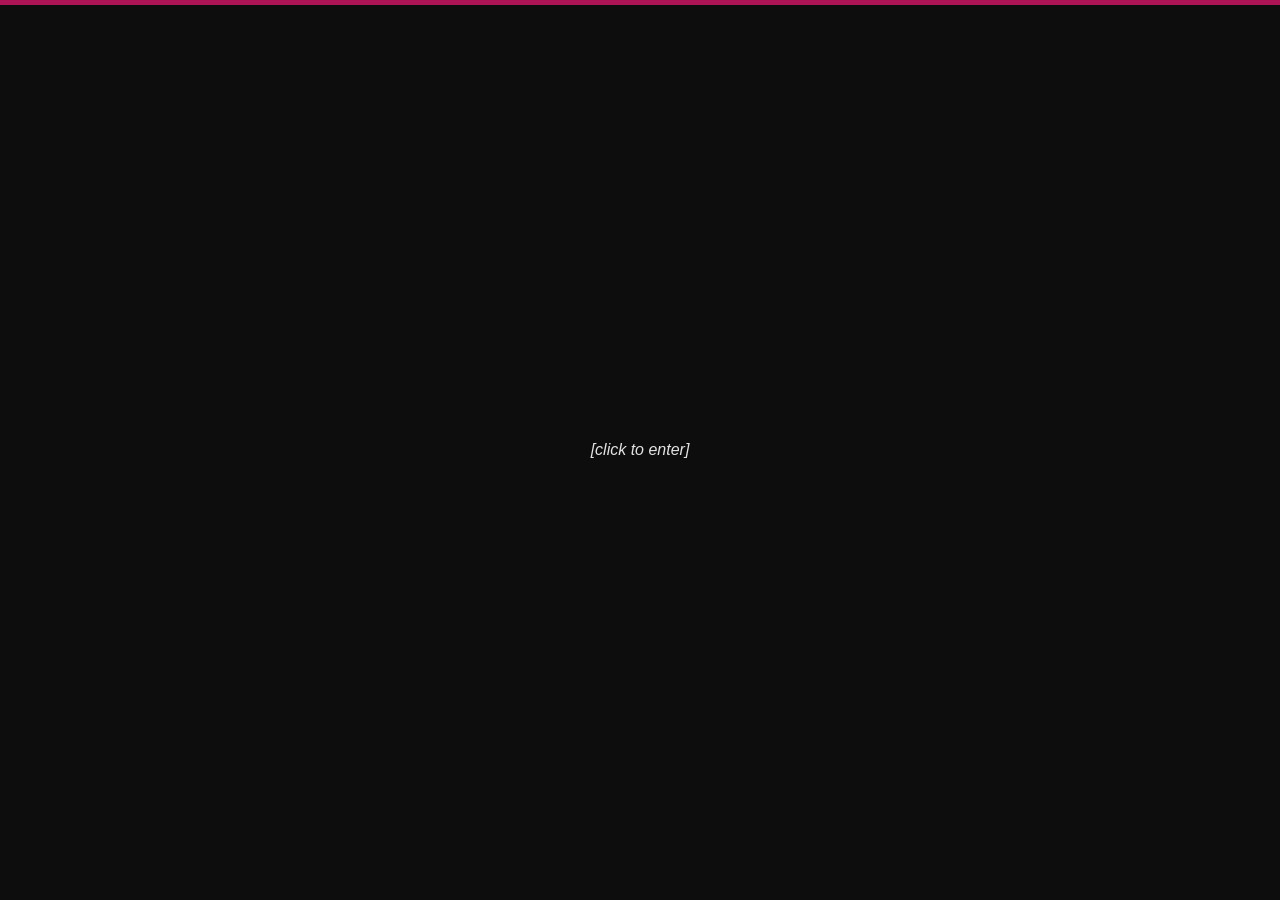
==== index.html @ 9588b80c "Add files via upload" ====
<!DOCTYPE html>
<html>
<head>
    <title>detours.xyz</title>
    <meta charset="UTF-8" />
    <meta name="description" content="detours.xyz - awesome sources/cheats" />
    <meta name="keywords" content="detours.xyz, vavy, sirvavy" />
    <meta name="author" content="detours.xyz" />
    <meta property="og:type" content="site" />
    <meta property="og:title" content="detours.xyz" />
    <meta property="og:description" content="detours.xyz - awesome sources/cheats" />
    <meta property="og:url" content="index.html" />
    <meta property="og:image" content="assets/icons/vavy.png" />
    <meta itemprop="name" content="detours.xyz" />
    <meta itemprop="description" content="detours.xyz - awesome sources/cheats" />
    <meta itemprop="image" content="assets/icons/vavy.png" />
    <meta name="viewport" content="width=device-width, initial-scale=1.0, maximum-scale=1.0, user-scalable=no" />

    <link rel="shortcut icon" href="assets/icons/vavy.png" type="image/x-icon" />
    <link rel="stylesheet" type="text/css" href="assets/stylesheets/stylesheet.css" />
    <link rel="stylesheet" type="text/css" href="https://univevip.github.io/cdnjs.cloudflare.com/ajax/libs/animate.css/3.5.2/animate.min.css" />
    <div id="myDIV" style="border-top-color: #AD1456"></div>
  </head>

  <body>
    <script type="text/javascript" src="assets/javascript/app.js"></script>

    <div id="main">
      <table class="box">
        <tbody>
          <tr>
            <td><span id="line1" style="white-space: pre;"></span></td>
          </tr>
          <tr>
            <td><span id="line2" style="white-space: pre;"></span></td>
          </tr>
          <tr>
            <td><span id="line3 space" style="white-space: pre;"></span></td>
          </tr>
          <tr>
            <td><span id="line4" style="white-space: pre;"></span></td>
          </tr>
        </tbody>
      </table>
    </div>

    <div class="container" style="display: none;">
      <h1 class="brand-header">
        <a href="https://discord.gg/bUBnBcKk9v" target="_BLANK">detours.xyz</a>
      </h1>
      
      <p><span id="brand"></span></p>
      
      <br>
      
      <center>
	<a class="clickables" href="shop.html" target="_blank">[shop panel]</a>
        <a class="clickables" href="https://discord.gg/bUBnBcKk9v" target="_blank">[discord server]</a>
      </center>
    </div>

    

    <div class="background" style="display: none;">
      <div id="pattern"></div>

      <audio id="audio" loop="">
        <source src="https://univevip.github.io/assets\others\loveme.mp3" type="audio/mp3" />
        <script>
          const audio = document.getElementById('audio');

          app.audioElement = audio;
          app.audioElement.volume = 0;
        </script>
      </audio>

      <video id="background" loop="">
        <source src="https://univevip.github.io/0" type="video/mp4" />
        <script>
          const video = document.getElementById('background');

          app.videoElement = video;
          app.videoElement.volume = 0;
        </script>
      </video>
    </div>

    <div class="skip-container">
      <i><a class="skip">[click to enter]</a></i>
    </div>

    <script type="text/javascript" src="assets/javascript/lib/jquery-3.1.1.min.js"></script>
    <script type="text/javascript" src="assets/javascript/lib/jquery.marquee.min.js"></script>
    <script type="text/javascript" src="assets/javascript/lib/jquery.cookie.min.js"></script>
    <script type="text/javascript" src="assets/javascript/lib/typed.min.js"></script>
    <script type="text/javascript" src="assets/javascript/portfolio.js"></script>
    <script type="text/javascript" src="assets/javascript/analytics.js"></script>
  </body>
</html>
---- assets/stylesheets/stylesheet.css ----
/* Inspiration + CSS "intro" credits: bones.sesh.team */
/* Sources used list:
    - spinbot.pw (video tag, #center),
    - http://static.tumblr.com/zlim8hm/29yn6561z/force-cursor.png (cursor),
    - https://github.com/tsenart/sight/blob/master/fonts/Consolas.ttf (font),
    - https://emerald.gg/images/dot.png (2x2 dot, inspiration and pattern CSS)
*/

#myDIV {
  width: 100%;
  height: 100%;
  border-top: 5px solid #912b57;
}

html {
  cursor: url('../others/cursor.png'), default;
  -webkit-touch-callout: none;
  -webkit-user-select: none;
  -khtml-user-select: none;
  -moz-user-select: none;
  -ms-user-select: none;
  user-select: none;
}

a {
  color: #e4e3e3;
  text-decoration: none;
}

.clickables {
  cursor: url('../others/cursor.png'), default;
  color: #e4e3e3;
  text-decoration: none;
}

.clickables:hover {
  cursor: url('../others/cursor.png'), default;
  color: #AD1456;
  text-decoration: none;
}

body,
input {
  color: #e4e3e3;
  background-color: rgb(13, 13, 13);
}

@font-face {
  font-family: courier_regular;
  src: url('../others/Consolas.html');
}

* {
  cursor: url('../others/cursor.png'), default;
  padding: 0;
  margin: 0;
  font-family: consolas, sans-serif;
}

body {
  overflow-x: hidden;
}

input {
  outline: 0;
  border: none;
}

td {
  padding: 3px;
}

hr {
  margin-top: 15px;
  margin-bottom: 15px;
  border-style: dashed;
}

pre {
  font-size: 1.15em;
}

.box,
body,
input {
  background-color: rgb(13, 13, 13);
}

.box {
  padding: 15px;
  width: 100%;
  height: 100%;
  overflow: auto;
}

.top-right {
  position: absolute;
  top: 0;
  right: 5px;
}

.container {
  position: fixed;
  text-align: center;
  top: 50%;
  left: 50%;
  -webkit-transform: translate(-50%, -50%);
  transform: translate(-50%, -50%);
}

.skip-container {
  position: fixed;
  text-align: center;
  top: 50%;
  left: 50%;
  -webkit-transform: translate(-50%, -50%);
  transform: translate(-50%, -50%);
}


#brand {
  margin-left: 0.65pc;
}

.marquee-container {
  position: absolute;
  width: 100%;
  bottom: 10%;
  text-align: center;
}

#marquee {
  width: 420px;
  overflow: hidden;
  display: inline-block;
  margin-bottom: -4.5px;
  font-size: 15px;
}

.emoticon {
  vertical-align: middle;
}

.main {
  overflow: hidden;
}

.background {
  width: 100%;
  height: 100%;
  position: absolute;
  z-index: -3;
}

#pattern {
  background: transparent url('../others/dot.png') repeat 0 0;
  top: 0;
  left: 0;
  margin: 0;
  padding: 0;
  z-index: -1;
  opacity: 1;
}

#pattern,
#background {
  position: absolute;
  width: 100%;
  height: 100%;
}

#background {
  z-index: -2;
  position: fixed;
  top: 50%;
  left: 50%;
  min-width: 135%;
  min-height: 110%;
  width: auto;
  height: auto;
  transform: translateX(-50%) translateY(-50%);
  background-size: cover;
  overflow: hidden;
  -webkit-filter: blur(5px);
  -moz-filter: blur(5px);
  -o-filter: blur(5px);
  -ms-filter: blur(5px);
  filter: blur(5px);
}

.footer {
  position: absolute;
  bottom: 0;
  right: 5px;
}

.trollface-light {
  -webkit-filter: invert(100%);
  -moz-filter: invert(100%);
  -ms-filter: invert(100%);
}

::-webkit-scrollbar {
  width: 0;
}
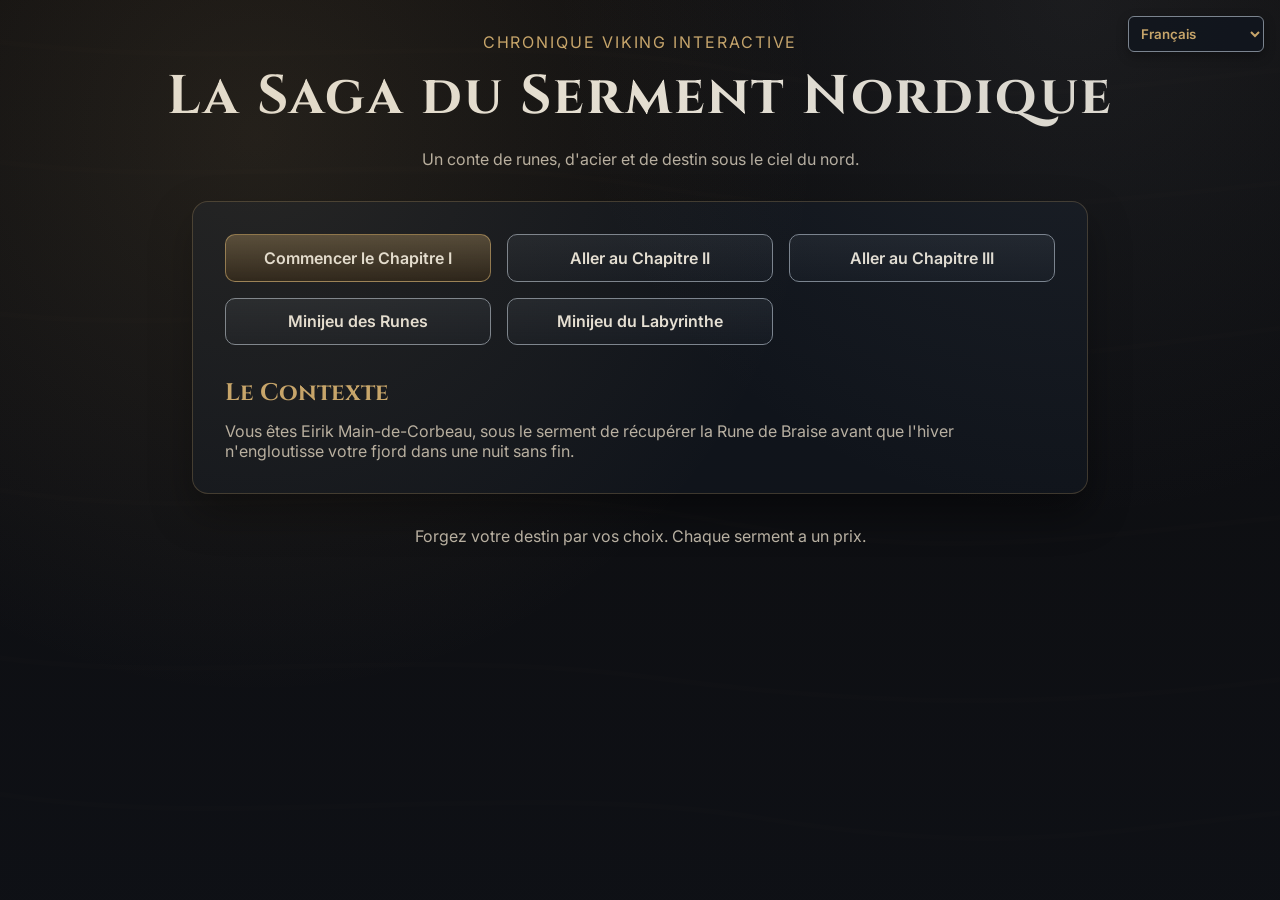
==== commit c053fee8: "J'ai fait une base" ====
--- a/index.html
+++ b/index.html
@@ -1,99 +1,41 @@
 <!DOCTYPE html>
-<html>
+<html lang="en">
 <head>
-    <title>detours.xyz</title>
-    <meta charset="UTF-8" />
-    <meta name="description" content="detours.xyz - awesome sources/cheats" />
-    <meta name="keywords" content="detours.xyz, vavy, sirvavy" />
-    <meta name="author" content="detours.xyz" />
-    <meta property="og:type" content="site" />
-    <meta property="og:title" content="detours.xyz" />
-    <meta property="og:description" content="detours.xyz - awesome sources/cheats" />
-    <meta property="og:url" content="index.html" />
-    <meta property="og:image" content="assets/icons/vavy.png" />
-    <meta itemprop="name" content="detours.xyz" />
-    <meta itemprop="description" content="detours.xyz - awesome sources/cheats" />
-    <meta itemprop="image" content="assets/icons/vavy.png" />
-    <meta name="viewport" content="width=device-width, initial-scale=1.0, maximum-scale=1.0, user-scalable=no" />
+  <meta charset="UTF-8">
+  <meta name="viewport" content="width=device-width, initial-scale=1.0">
+  <title>Saga of the Northbound Oath</title>
+  <link rel="preconnect" href="https://fonts.googleapis.com">
+  <link rel="preconnect" href="https://fonts.gstatic.com" crossorigin>
+  <link href="https://fonts.googleapis.com/css2?family=Cinzel:wght@500;700&family=Inter:wght@400;500;700&display=swap" rel="stylesheet">
+  <link rel="stylesheet" href="assets/css/main.css">
+</head>
+<body>
+  <div class="v-overlay"></div>
+  <header class="v-header">
+    <p class="v-kicker" data-i18n="kicker">Chronique Viking Interactive</p>
+    <h1 class="v-title" data-i18n="title">La Saga du Serment Nordique</h1>
+    <p class="v-subtitle" data-i18n="subtitle">Un conte de runes, d'acier et de destin sous le ciel du nord.</p>
+  </header>
 
-    <link rel="shortcut icon" href="assets/icons/vavy.png" type="image/x-icon" />
-    <link rel="stylesheet" type="text/css" href="assets/stylesheets/stylesheet.css" />
-    <link rel="stylesheet" type="text/css" href="https://univevip.github.io/cdnjs.cloudflare.com/ajax/libs/animate.css/3.5.2/animate.min.css" />
-    <div id="myDIV" style="border-top-color: #AD1456"></div>
-  </head>
+  <main class="v-menu-panel" aria-label="Main Menu">
+    <nav class="v-menu-actions">
+      <a class="v-btn v-btn-primary" href="pages/chapter1.html" data-i18n="begin_ch1">Commencer le Chapitre I</a>
+      <a class="v-btn" href="pages/chapter2.html" data-i18n="jump_ch2">Aller au Chapitre II</a>
+      <a class="v-btn" href="pages/chapter3.html" data-i18n="jump_ch3">Aller au Chapitre III</a>
+      <a class="v-btn" href="pages/minigame.html" data-i18n="rune_trial">Minijeu des Runes</a>
+      <a class="v-btn" href="pages/labyrinth.html" data-i18n="labyrinth">Minijeu du Labyrinthe</a>
+    </nav>
+    <section class="v-lore">
+      <h2 data-i18n="premise_title">Le Contexte</h2>
+      <p data-i18n="premise_text">Vous êtes Eirik Main-de-Corbeau, sous le serment de récupérer la Rune de Braise avant que l'hiver n'engloutisse votre fjord dans une nuit sans fin.</p>
+    </section>
+  </main>
 
-  <body>
-    <script type="text/javascript" src="assets/javascript/app.js"></script>
+  <footer class="v-footer">
+    <p data-i18n="footer">Forgez votre destin par vos choix. Chaque serment a un prix.</p>
+  </footer>
 
-    <div id="main">
-      <table class="box">
-        <tbody>
-          <tr>
-            <td><span id="line1" style="white-space: pre;"></span></td>
-          </tr>
-          <tr>
-            <td><span id="line2" style="white-space: pre;"></span></td>
-          </tr>
-          <tr>
-            <td><span id="line3 space" style="white-space: pre;"></span></td>
-          </tr>
-          <tr>
-            <td><span id="line4" style="white-space: pre;"></span></td>
-          </tr>
-        </tbody>
-      </table>
-    </div>
-
-    <div class="container" style="display: none;">
-      <h1 class="brand-header">
-        <a href="https://discord.gg/bUBnBcKk9v" target="_BLANK">detours.xyz</a>
-      </h1>
-      
-      <p><span id="brand"></span></p>
-      
-      <br>
-      
-      <center>
-	<a class="clickables" href="shop.html" target="_blank">[shop panel]</a>
-        <a class="clickables" href="https://discord.gg/bUBnBcKk9v" target="_blank">[discord server]</a>
-      </center>
-    </div>
-
-    
-
-    <div class="background" style="display: none;">
-      <div id="pattern"></div>
-
-      <audio id="audio" loop="">
-        <source src="https://univevip.github.io/assets\others\loveme.mp3" type="audio/mp3" />
-        <script>
-          const audio = document.getElementById('audio');
-
-          app.audioElement = audio;
-          app.audioElement.volume = 0;
-        </script>
-      </audio>
-
-      <video id="background" loop="">
-        <source src="https://univevip.github.io/0" type="video/mp4" />
-        <script>
-          const video = document.getElementById('background');
-
-          app.videoElement = video;
-          app.videoElement.volume = 0;
-        </script>
-      </video>
-    </div>
-
-    <div class="skip-container">
-      <i><a class="skip">[click to enter]</a></i>
-    </div>
-
-    <script type="text/javascript" src="assets/javascript/lib/jquery-3.1.1.min.js"></script>
-    <script type="text/javascript" src="assets/javascript/lib/jquery.marquee.min.js"></script>
-    <script type="text/javascript" src="assets/javascript/lib/jquery.cookie.min.js"></script>
-    <script type="text/javascript" src="assets/javascript/lib/typed.min.js"></script>
-    <script type="text/javascript" src="assets/javascript/portfolio.js"></script>
-    <script type="text/javascript" src="assets/javascript/analytics.js"></script>
-  </body>
+  <script src="assets/js/i18n.js"></script>
+  <script src="assets/js/main.js"></script>
+</body>
 </html>
--- a/assets/css/main.css
+++ b/assets/css/main.css
@@ -0,0 +1,169 @@
+:root {
+  --clr-bg: #0f1217;
+  --clr-bg-soft: #171b22;
+  --clr-panel: rgba(17, 22, 30, 0.86);
+  --clr-iron: #7b848f;
+  --clr-gold: #c7a56a;
+  --clr-gold-strong: #e1bb79;
+  --clr-text: #e6e1d6;
+  --clr-text-dim: #b8b0a2;
+  --clr-danger: #9b3e3e;
+  --shd-panel: 0 18px 40px rgba(0, 0, 0, 0.45);
+}
+
+* {
+  box-sizing: border-box;
+}
+
+body {
+  margin: 0;
+  min-height: 100vh;
+  color: var(--clr-text);
+  font-family: Inter, Arial, sans-serif;
+  background:
+    linear-gradient(180deg, rgba(8, 10, 13, 0.82), rgba(13, 16, 22, 0.9)),
+    url("../images/wood-grain.svg") center/cover no-repeat fixed;
+}
+
+.v-overlay {
+  position: fixed;
+  inset: 0;
+  background:
+    radial-gradient(circle at 20% 15%, rgba(199, 165, 106, 0.12), transparent 44%),
+    radial-gradient(circle at 84% 0%, rgba(123, 132, 143, 0.12), transparent 37%);
+  pointer-events: none;
+}
+
+.v-header,
+.v-footer {
+  text-align: center;
+  padding: 2rem 1rem;
+}
+
+.v-kicker {
+  margin: 0 0 0.5rem;
+  letter-spacing: 0.12em;
+  text-transform: uppercase;
+  color: var(--clr-gold);
+}
+
+.v-title {
+  margin: 0;
+  font-family: Cinzel, Georgia, serif;
+  font-size: clamp(2rem, 5vw, 3.4rem);
+  letter-spacing: 0.04em;
+}
+
+.v-subtitle {
+  margin: 1rem auto 0;
+  max-width: 44rem;
+  color: var(--clr-text-dim);
+}
+
+.v-menu-panel {
+  width: min(56rem, calc(100% - 2rem));
+  margin: 0 auto;
+  padding: 2rem;
+  border: 1px solid rgba(199, 165, 106, 0.25);
+  border-radius: 16px;
+  background: var(--clr-panel);
+  box-shadow: var(--shd-panel);
+}
+
+.v-menu-actions {
+  display: grid;
+  grid-template-columns: repeat(auto-fit, minmax(210px, 1fr));
+  gap: 1rem;
+  margin-bottom: 2rem;
+}
+
+.v-btn {
+  display: inline-block;
+  padding: 0.8rem 1.1rem;
+  border: 1px solid var(--clr-iron);
+  border-radius: 10px;
+  color: var(--clr-text);
+  text-decoration: none;
+  text-align: center;
+  font-weight: 600;
+  background: linear-gradient(180deg, rgba(74, 83, 94, 0.22), rgba(20, 25, 33, 0.9));
+  transition: transform 140ms ease, border-color 140ms ease, box-shadow 140ms ease;
+}
+
+.v-btn:hover {
+  transform: translateY(-1px);
+  border-color: var(--clr-gold);
+  box-shadow: 0 8px 24px rgba(0, 0, 0, 0.4);
+}
+
+.v-btn:active {
+  transform: translateY(0);
+  border-color: var(--clr-gold-strong);
+}
+
+.v-btn-primary {
+  border-color: rgba(199, 165, 106, 0.62);
+  background: linear-gradient(180deg, rgba(199, 165, 106, 0.34), rgba(38, 30, 20, 0.85));
+}
+
+.v-lore h2 {
+  margin: 0 0 0.75rem;
+  font-family: Cinzel, Georgia, serif;
+  color: var(--clr-gold);
+}
+
+.v-lore p,
+.v-footer p {
+  margin: 0;
+  color: var(--clr-text-dim);
+}
+
+/* Page Transition Animations */
+body {
+  animation: animFadeIn 0.5s ease-out forwards;
+}
+
+body.is-exiting {
+  animation: animFadeOut 0.4s ease-in forwards;
+}
+
+@keyframes animFadeIn {
+  from { opacity: 0; transform: translateY(10px); }
+  to { opacity: 1; transform: translateY(0); }
+}
+
+@keyframes animFadeOut {
+  from { opacity: 1; transform: translateY(0); }
+  to { opacity: 0; transform: translateY(-10px); }
+}
+
+/* Language Selector Styles */
+.v-lang-container {
+  position: fixed;
+  top: 1rem;
+  right: 1rem;
+  z-index: 1000;
+}
+
+.v-lang-select {
+  background: var(--clr-panel, rgba(17, 22, 30, 0.9));
+  color: var(--clr-gold, #c7a56a);
+  border: 1px solid var(--clr-iron, #7b848f);
+  border-radius: 6px;
+  padding: 0.5rem;
+  font-family: Inter, Arial, sans-serif;
+  font-weight: 600;
+  cursor: pointer;
+  outline: none;
+  box-shadow: 0 4px 12px rgba(0,0,0,0.3);
+  transition: border-color 0.2s ease;
+}
+
+.v-lang-select:hover {
+  border-color: var(--clr-gold, #c7a56a);
+}
+
+.v-lang-select option {
+  background: var(--clr-bg, #0f1217);
+  color: var(--clr-text, #e6e1d6);
+}
